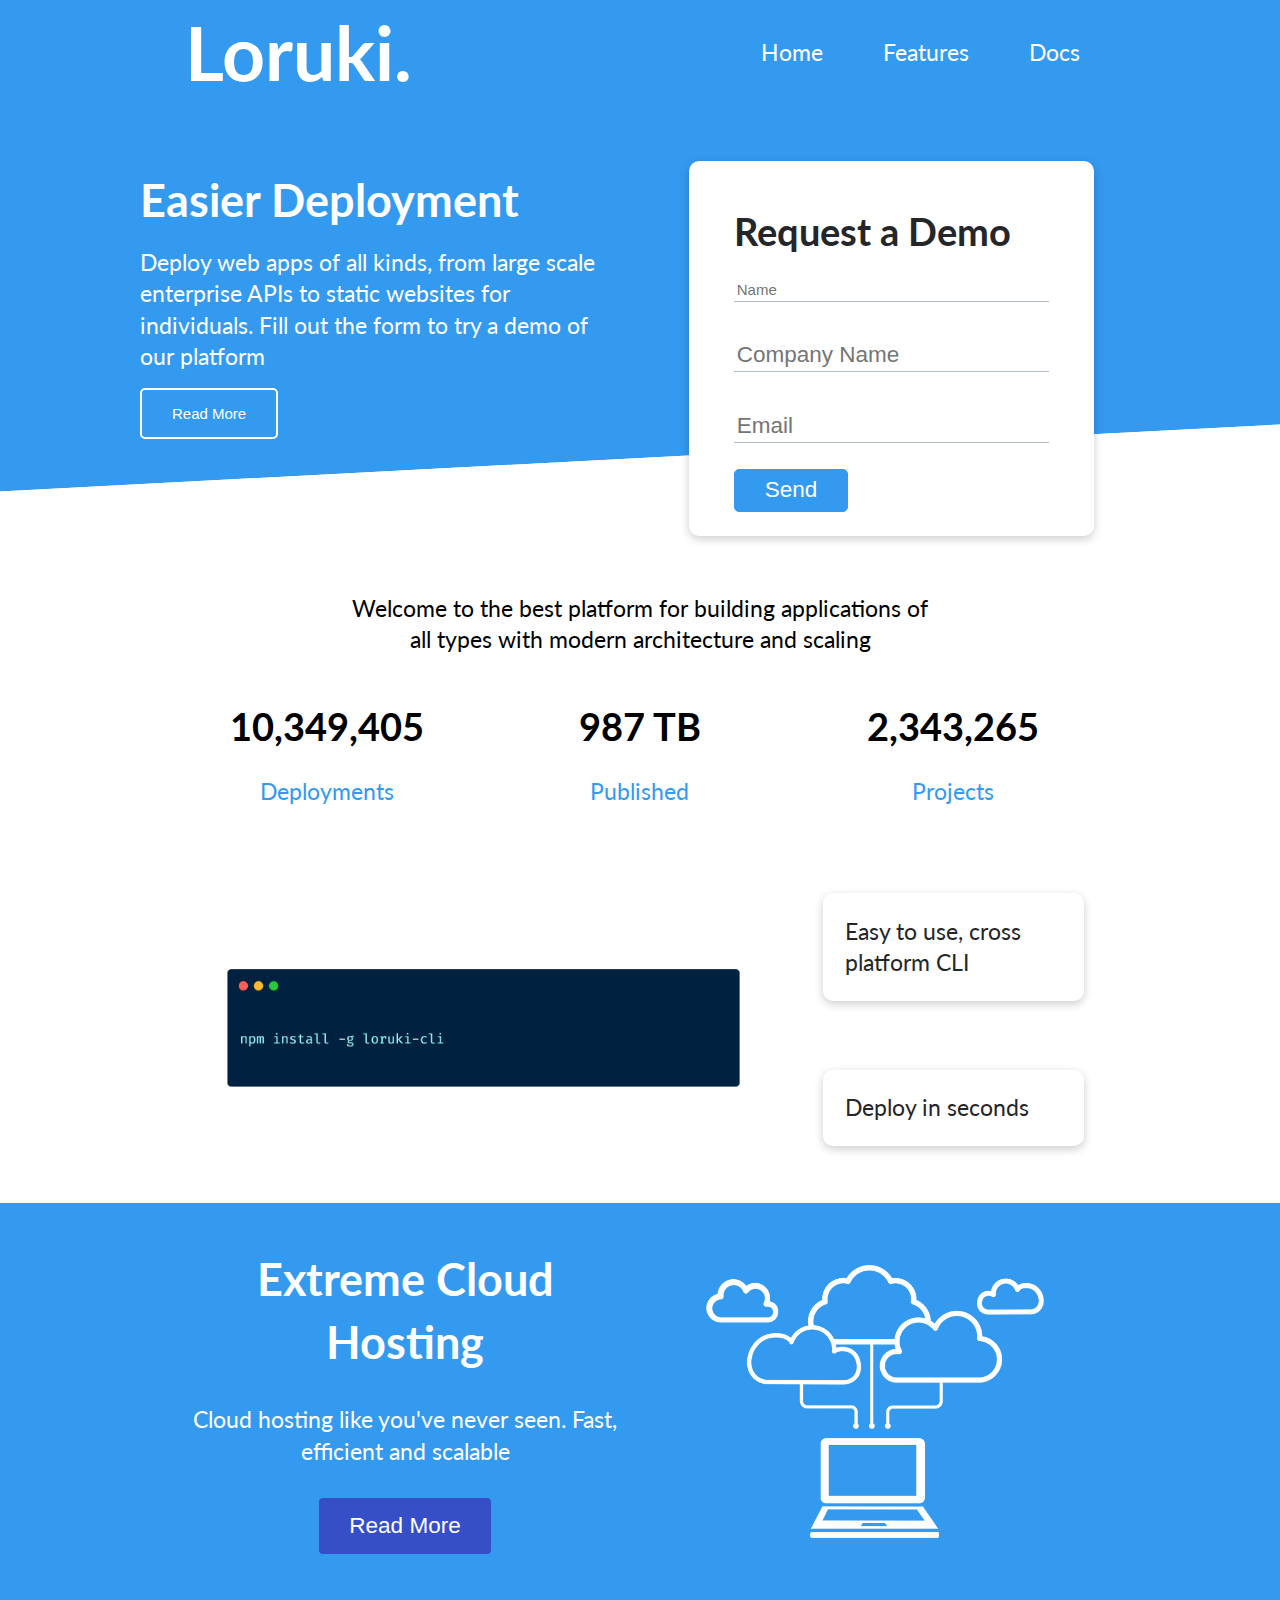
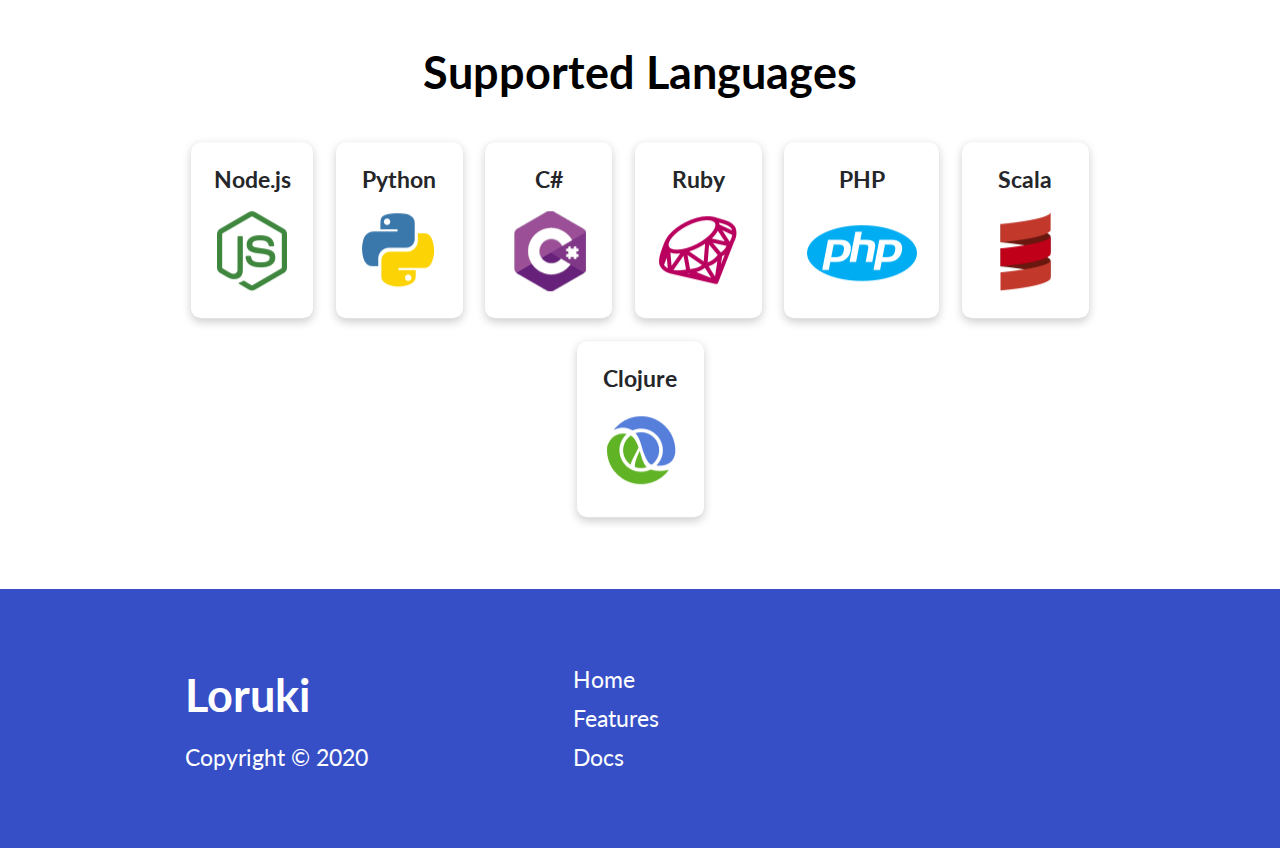
==== index.html @ a4e64163 "hello" ====
<!DOCTYPE html>
<html lang="en">
  <head>
    <meta charset="UTF-8" />
    <meta http-equiv="X-UA-Compatible" content="IE=edge" />
    <meta name="viewport" content="width=device-width, initial-scale=1.0" />
    <title>Loruki</title>
    <link
      rel="stylesheet"
      href="https://cdnjs.cloudflare.com/ajax/libs/font-awesome/5.15.1/css/all.min.css"
      integrity="sha512-+4zCK9k+qNFUR5X+cKL9EIR+ZOhtIloNl9GIKS57V1MyNsYpYcUrUeQc9vNfzsWfV28IaLL3i96P9sdNyeRssA=="
      crossorigin="anonymous"
    />
    <link rel="stylesheet" href="css/styles.css" />
    <link rel="stylesheet" href="css/utilities.css" />
    <link rel="stylesheet" href="css/responsive.css" />
  </head>
  <body>
    <!-- bd main -->
    <section id="main">
      <!-- bd navbar -->
      <section id="navbar">
        <div class="container flex">
          <h1 class="logo">Loruki.</h1>
          <div class="nav-item flex">
            <div class="nav-link"><a href="#" class="text">Home</a></div>
            <div class="nav-link">
              <a href="features.html" class="text">Features</a>
            </div>
            <div class="nav-link">
              <a href="docs.html" class="text">Docs</a>
            </div>
          </div>
        </div>
      </section>
      <!-- kt navbar -->

      <!-- bd showcase -->
      <section id="showcase" class="flex">
        <div class="grid">
          <div class="showcase-info">
            <h2 class="showcase-title">Easier Deployment</h2>
            <p class="showcase-text text">
              Deploy web apps of all kinds, from large scale enterprise APIs to
              static websites for individuals. Fill out the form to try a demo
              of our platform
            </p>
            <button class="btn showcase-btn">Read More</button>
          </div>
          <div class="showcase-form card">
            <form>
              <h3 class="form-title">Request a Demo</h3>
              <input type="text" class="form-input" placeholder="Name" />
              <input
                type="text"
                class="form-input text"
                placeholder="Company Name"
              />
              <input type="email" class="form-input text" placeholder="Email" />
              <button class="btn form-btn text">Send</button>
            </form>
          </div>
        </div>
      </section>
      <!-- kt showcase -->
    </section>
    <!-- kt main -->

    <!-- bd stats -->
    <section id="stats">
      <div class="stats-title text">
        Welcome to the best platform for building applications of all types with
        modern architecture and scaling
      </div>
      <div class="stats-content container grid">
        <div class="stats-item">
          <i class="fas fa-server fa-3x"></i>
          <h3 class="stats-text">10,349,405</h3>
          <div class="stats-text-2 text">Deployments</div>
        </div>
        <div class="stats-item">
          <i class="fas fa-upload fa-3x"></i>
          <h3 class="stats-text">987 TB</h3>
          <div class="stats-text-2 text">Published</div>
        </div>
        <div class="stats-item">
          <i class="fas fa-project-diagram fa-3x"></i>
          <h3 class="stats-text">2,343,265</h3>
          <div class="stats-text-2 text">Projects</div>
        </div>
      </div>
    </section>
    <!-- kt stats -->

    <!-- bd cli -->
    <section id="cli">
      <div class="container grid">
        <img src="images/cli.png" alt="" />
        <div class="cli-text text card">Easy to use, cross platform CLI</div>
        <div class="cli-text text card">Deploy in seconds</div>
      </div>
    </section>
    <!-- kt cli -->

    <!-- bd cloud -->
    <section id="cloud">
      <div class="container grid">
        <div class="cloud-info">
          <h2 class="cloud-title">Extreme Cloud Hosting</h2>
          <div class="cloud-text text">
            Cloud hosting like you've never seen. Fast, efficient and scalable
          </div>
          <button class="btn cloud-btn text">Read More</button>
        </div>
        <img src="images/cloud.png" alt="" class="cloud-img" />
      </div>
    </section>
    <!-- kt cloud -->

    <!-- bd support -->
    <section id="support">
      <div class="container">
        <h2 class="support-title">Supported Languages</h2>
        <div class="support-item flex">
          <div class="support-card card">
            <div class="support-card-title text">Node.js</div>
            <img src="images/logos/node.png" alt="" class="support-card-img" />
          </div>
          <div class="support-card card">
            <div class="support-card-title text">Python</div>
            <img
              src="images/logos/python.png"
              alt=""
              class="support-card-img"
            />
          </div>
          <div class="support-card card">
            <div class="support-card-title text">C#</div>
            <img
              src="images/logos/csharp.png"
              alt=""
              class="support-card-img"
            />
          </div>
          <div class="support-card card">
            <div class="support-card-title text">Ruby</div>
            <img src="images/logos/ruby.png" alt="" class="support-card-img" />
          </div>
          <div class="support-card card">
            <div class="support-card-title text">PHP</div>
            <img src="images/logos/php.png" alt="" class="support-card-img" />
          </div>
          <div class="support-card card">
            <div class="support-card-title text">Scala</div>
            <img src="images/logos/scala.png" alt="" class="support-card-img" />
          </div>
          <div class="support-card card">
            <div class="support-card-title text">Clojure</div>
            <img
              src="images/logos/clojure.png"
              alt=""
              class="support-card-img"
            />
          </div>
        </div>
      </div>
    </section>
    <!-- kt support -->

    <!-- bd footer -->
    <section id="footer">
      <div class="container grid">
        <div class="footer-copy">
          <h2 class="footer-title">Loruki</h2>
          <div class="footer-text text">Copyright &copy; 2020</div>
        </div>
        <div class="footer-link flex">
          <div class="footer-text text">
            <a href="index.html" class="footer-text text">Home</a>
          </div>
          <div class="footer-text text">
            <a href="features.html" class="footer-text text">Features</a>
          </div>
          <div class="footer-text text">
            <a href="docs.html" class="footer-text text">Docs</a>
          </div>
        </div>
        <div class="footer-icon flex">
          <div class="footer-icon-link">
            <a href="#"><i class="fab fa-github fa-2x"></i></a>
          </div>
          <div class="footer-icon-link">
            <a href="#"><i class="fab fa-facebook fa-2x"></i></a>
          </div>
          <div class="footer-icon-link">
            <a href="#"><i class="fab fa-instagram fa-2x"></i></a>
          </div>
          <div class="footer-icon-link">
            <a href="#"><i class="fab fa-twitter fa-2x"></i></a>
          </div>
        </div>
      </div>
    </section>
    <!-- kt footer -->
  </body>
</html>
---- css/styles.css ----
@import url("https://fonts.googleapis.com/css2?family=Lato:wght@300;400;700&family=Poppins:wght@400;500;600;700&display=swap");
:root {
  --blue-: #339af0;
  --dark-: #364fc7;
  --white-: #fff;
  --grey-: #ced4da;
  --black-: #000;
  --pink-: #f783ac;
  --green-: #51cf66;
  --light-blue-: #74c0fc;
  --light-grey-: #242629;
}

* {
  margin: 0;
  padding: 0;
  box-sizing: border-box;
  font-size: 15px;
}

body {
  font-size: 1.4rem;
  font-weight: 400;
  line-height: 1.4;
  font-family: "Lato", sans-serif;
}

/* main */
#main {
  background-color: var(--blue-);
}

/* navbar */
#navbar {
  color: var(--white-);
}

#navbar .container {
  justify-content: space-between;
  overflow: visible;
}

.logo:hover {
  cursor: pointer;
  color: var(--pink-);
}

.nav-item {
  gap: 2rem;
}

.nav-item a {
  color: var(--white-);
}

.nav-link a {
  padding: 1rem;
}

.nav-link:hover a {
  cursor: pointer;
  color: var(--pink-);
  border-bottom: 2px solid var(--pink-);
}

/* showcase */
#showcase {
  color: var(--white-);
  position: relative;
  overflow: visible;
}

#showcase .grid {
  grid-template-columns: 1fr 1fr;
  width: 1000px;
  gap: 5rem;
}

.showcase-title,
.showcase-text {
  margin-bottom: 1rem;
}

.showcase-text {
  font-size: 1.25rem;
}

.showcase-btn {
  background-color: var(--blue-);
  border: 2px solid var(--white-);
  padding: 1rem 2rem;
}

#showcase .card {
  width: 27rem;
  height: 25rem;
  padding: 3rem;
  z-index: 999;
  position: relative;
  top: 3rem;
}

.form-title {
  color: var(--light-grey);
}

.form-input {
  margin: 1.25rem 0;
}

.showcase-form input[type="text"],
.showcase-form input[type="email"] {
  border: 0;
  border-bottom: 1px solid #b4becb;
  width: 100%;
  padding: 3px;
}

.form-btn {
  background-color: var(--blue-);
  border: 1px solid var(--blue-);
  padding: 0.5rem 2rem;
  margin-top: 0.5rem;
}

#showcase::before,
#showcase::after {
  content: "";
  position: absolute;
  height: 8rem;
  bottom: -5rem;
  right: 0;
  left: 0;
  transform: skewY(-3deg);
  background-color: var(--white-);
  overflow: hidden;
}

.showcase-info {
  animation: slideInFromLeft 1s ease-in;
}

.showcase-form {
  position: relative;
  animation: slideInFromRight 1s ease-in;
}

/* Animations */
@keyframes slideInFromLeft {
  0% {
    transform: translateX(-100%);
  }

  100% {
    transform: translateX(0);
  }
}

@keyframes slideInFromRight {
  0% {
    transform: translateX(100%);
  }

  100% {
    transform: translateX(0);
  }
}

@keyframes slideInFromTop {
  0% {
    transform: translateY(-100%);
  }

  100% {
    transform: translateX(0);
  }
}

@keyframes slideInFromBottom {
  0% {
    transform: translateY(100%);
  }

  100% {
    transform: translateX(0);
  }
}

/* stats */
#stats {
  text-align: center;
  z-index: 2;
  padding-top: 5rem;
  margin-bottom: 5rem;
  animation: slideInFromBottom 1s ease-in;
}

.stats-title {
  margin: 1rem auto;
  margin-bottom: 3rem;
  width: 40rem;
}

.stats-content {
  grid-template-columns: repeat(3, 1fr);
  gap: 2rem;
  overflow: visible;
}

.stats-item i {
  scale: 1.25;
  margin-bottom: 0.75rem;
}

.stats-text {
  margin-bottom: 1.5rem;
}

.stats-text-2 {
  color: var(--blue-);
}

/* cli */
#cli .grid {
  grid-template-columns: repeat(3, 1fr);
  grid-template-rows: 1fr 1fr;
  gap: 2rem;
  margin-bottom: 2rem;
}

#cli img {
  width: 100%;
  grid-area: 1/1/3/3;
}

.cli-text {
  padding: 2rem;
}

/* cloud */
#cloud {
  background-color: var(--blue-);
  overflow: visible;
  text-align: center;
  color: var(--white-);
  margin-bottom: 2rem;
}

#cloud .grid {
  grid-template-columns: 1fr 1fr;
  gap: 2rem;
  padding: 3rem;
}

.cloud-title {
  margin-bottom: 2rem;
}

.cloud-text {
  margin-bottom: 2rem;
}

.cloud-btn {
  background-color: var(--dark-);
  border: 1px solid var(--blue-);
  padding: 1rem 2rem;
}

#cloud img {
  width: 100%;
}

/* support */
#support {
  margin-bottom: 4rem;
  text-align: center;
}

#support .container {
  padding: 0.75rem;
}

.support-title {
  margin-bottom: 1rem;
}

.support-item {
  flex-wrap: wrap;
}

.support-card {
  text-align: center;
  cursor: pointer;
  transform: translateY(0.75rem);
  transition: transform 0.2s ease-out;
}

.support-card:hover {
  transform: translateY(-0.75rem);
  transition: transform 0.2s ease-in;
}

.support-card-title {
  font-weight: 700;
  margin-bottom: 1rem;
}

/* footer */
#footer {
  background-color: var(--dark-);
  color: var(--white-);
  padding: 5rem 0;
}

#footer .grid {
  grid-template-columns: repeat(3, 1fr);
  gap: 2rem;
}

.footer-title {
  margin-bottom: 1rem;
}

.footer-title:hover {
  cursor: pointer;
  color: var(--pink-);
}

.footer-link {
  flex-direction: column;
  gap: 0.5rem;
  padding-left: 5rem;
}

.footer-link > *,
.footer-icon-link > * {
  color: var(--white-);
}

.footer-text {
  font-size: 1.5rem;
  color: var(--white-);
  align-self: start;
}

.footer-text:hover a {
  color: var(--pink-);
  font-weight: 700;
}

.footer-icon {
  gap: 1rem;
  scale: 1.2;
}

.fa-github:hover {
  color: var(--black-);
}

.fa-facebook:hover {
  color: var(--blue-);
}

.fa-instagram:hover {
  color: var(--pink-);
}

.fa-twitter:hover {
  color: var(--light-blue);
}

/* bd features.html */
/* bd showcase */
#features-showcase .grid {
  grid-template-columns: 1fr 1fr;
  color: var(--white-);
  margin-bottom: 2rem;
  overflow: visible;
}

.showcase-img {
  margin: 0 auto;
  animation: slideInFromRight 1s ease-in;
}

.showcase-img img {
  width: 250px;
}
/* kt showcase */

/* bd flatform */
#flatform {
  background-color: var(--grey-);
  color: var(--light-grey-);
  padding: 3rem 0;
}

#flatform .grid {
  grid-template-columns: 1fr 1fr;
  gap: 5rem;
}

.flatform-img {
  margin: 0 auto;
}

.flatform-img img {
  width: 250px;
}
/* kt fleatform */

/* bd features */
#features .grid {
  grid-template-columns: repeat(3, 1fr);
  grid-template-rows: repeat(3, 1fr);
  gap: 2rem;
  margin: 2rem 0;
  padding: 1rem 0;
}

#features .grid > *:first-child {
  grid-column: 1/-1;
}

#features .grid > *:nth-child(2) {
  grid-column: 1/3;
}

#features .card {
  padding: 2rem;
  gap: 2rem;
  height: 100%;
}
/* kt features */
/* kt features.html */

/* bd docs.html */
#docs-main .container {
  grid-template-columns: auto 1fr;
  align-items: flex-start;
  gap: 3rem;
  margin: 2rem 0;
}

/* bd docs-content */
#docs-main .docs-content {
  justify-content: flex-start;
  gap: 2rem;
}

.docs-desc {
  padding: 0.5rem 0;
  border-bottom: 1px solid var(--light-grey-);
}

.docs-desc > a {
  color: var(--light-grey-);
}

.docs-desc:hover > a {
  color: var(--blue-);
  font-weight: 700;
}
/* kt docs-content */

/* bd docs-introduction */
.docs-title {
  margin: 1rem 0;
}

.docs-alert {
  margin: 1rem 0;
  padding: 1rem;
  background-color: var(--green-);
  color: var(--white-);
}

.docs-alert i {
  scale: 1.2;
  margin-right: 0.5rem;
}

#docs-main .text {
  font-size: 1.2rem;
  margin-bottom: 1rem;
}

.docs-btn {
  width: fit-content;
  padding: 1rem 2rem;
  background-color: var(--blue-);
  border: 1px solid var(--white-);
}

.docs-code {
  background-color: var(--black-);
  color: var(--white-);
  padding: 1rem;
  padding-left: 1.5rem;
  margin-bottom: 1rem;
}
/* kt docs-introduction */
/* kt docs.html */
---- css/utilities.css ----
h1 {
  font-size: 5rem;
}

h2 {
  font-size: 3rem;
}

h3 {
  font-size: 2.5rem;
}

.text {
  font-size: 1.5rem;
}

a {
  text-decoration: none;
}

input:focus {
  outline: none;
}

.container {
  max-width: 1000px;
  margin: 0 auto;
  overflow: auto;
  padding: 0 3rem;
}

.flex {
  display: flex;
  justify-content: center;
  align-items: center;
}

.grid {
  display: grid;
  justify-content: center;
  align-items: center;
}

.btn {
  display: inline-block;
  cursor: pointer;
  border-radius: 5px;
  color: var(--white-);
}

.btn:hover {
  opacity: 0.7;
}

.card {
  background-color: var(--white-);
  color: var(--light-grey-);
  border-radius: 10px;
  box-shadow: 0 3px 10px rgba(0, 0, 0, 0.2);
  padding: 1.5rem;
  margin: 0.75rem;
}
---- css/responsive.css ----
/* tablet */
@media (max-width: 768px) {
  html {
    font-size: 11px;
  }

  body {
    font-size: 2rem;
  }

  #navbar {
    overflow: hidden;
  }
  /* bd tablet index.html */
  #showcase .grid {
    grid-template-columns: 500px;
    align-items: center;
    justify-content: center;
    text-align: center;
    gap: 0;
  }

  #showcase .showcase-form {
    justify-self: center;
    text-align: left;
    height: 32rem;
    width: 400px;
  }

  #showcase .form-title {
    margin-bottom: 2rem;
  }

  #showcase .btn {
    margin-top: 2rem;
  }

  .showcase-info {
    animation: slideInFromTop 1s ease-in;
  }

  .showcase-form {
    animation: slideInFromBottom 1s ease-in;
  }

  .logo {
    animation: slideInFromLeft 1s ease-in;
  }

  .nav-item {
    animation: slideInFromRight 1s ease-in;
  }
  /* kt tablet index.html */

  /* bd tablet features.html */
  #features-showcase .container,
  #flatform .container,
  #features .container {
    grid-template-columns: 1fr;
    text-align: center;
  }

  #features .container > :nth-child(2) {
    grid-column: 1;
  }

  .features-item {
    justify-content: flex-start;
  }

  .showcase-img,
  #flatform .container {
    animation: slideInFromBottom 1s ease-in;
  }
  /* kt tablet features.html */
}

@media (max-width: 500px) {
  #navbar .container {
    flex-direction: column;
    width: 200px;
    margin-bottom: 3rem;
  }

  .nav-item {
    background-color: var(--dark-);
    gap: 0;
  }

  .nav-link {
    padding: 1rem 1.5rem;
  }

  .nav-link:hover {
    background-color: var(--white-);
  }

  /* bd mobile index.html */
  #showcase .grid {
    grid-template-columns: 400px !important;
    padding: 0;
  }

  #stats .container {
    display: flex;
    flex-direction: column;
    gap: 3rem;
  }

  #cli {
    grid-template-columns: 1fr;
  }

  #cli img {
    grid-column: 1;
    grid-row: 1;
  }

  #cloud .container {
    grid-template-columns: 1fr;
  }

  .support-card {
    margin-bottom: 2rem;
  }

  #footer .container {
    display: flex;
    flex-direction: column;
    align-items: flex-start;
    overflow: visible;
  }

  .footer-link {
    padding-left: 0;
  }

  .footer-icon {
    margin-left: 3rem;
  }
  /* kt mobile index.html */

  /* bd mobile features.html */
  .showcase-info {
    animation: slideInFromLeft 1s ease-in;
  }

  .showcase-img {
    animation: slideInFromRight 1s ease-in;
  }

  #flatform .container {
    animation: none;
  }
  /* kt mobile features.html */

  /* bd mobile docs.html */
  #docs-main .container {
    grid-template-columns: 1fr;
  }

  .docs-essentials {
    width: 350px;
  }

  #docs-main .text {
    font-size: 1.5rem;
  }
  /* kt mobile docs.html */
}
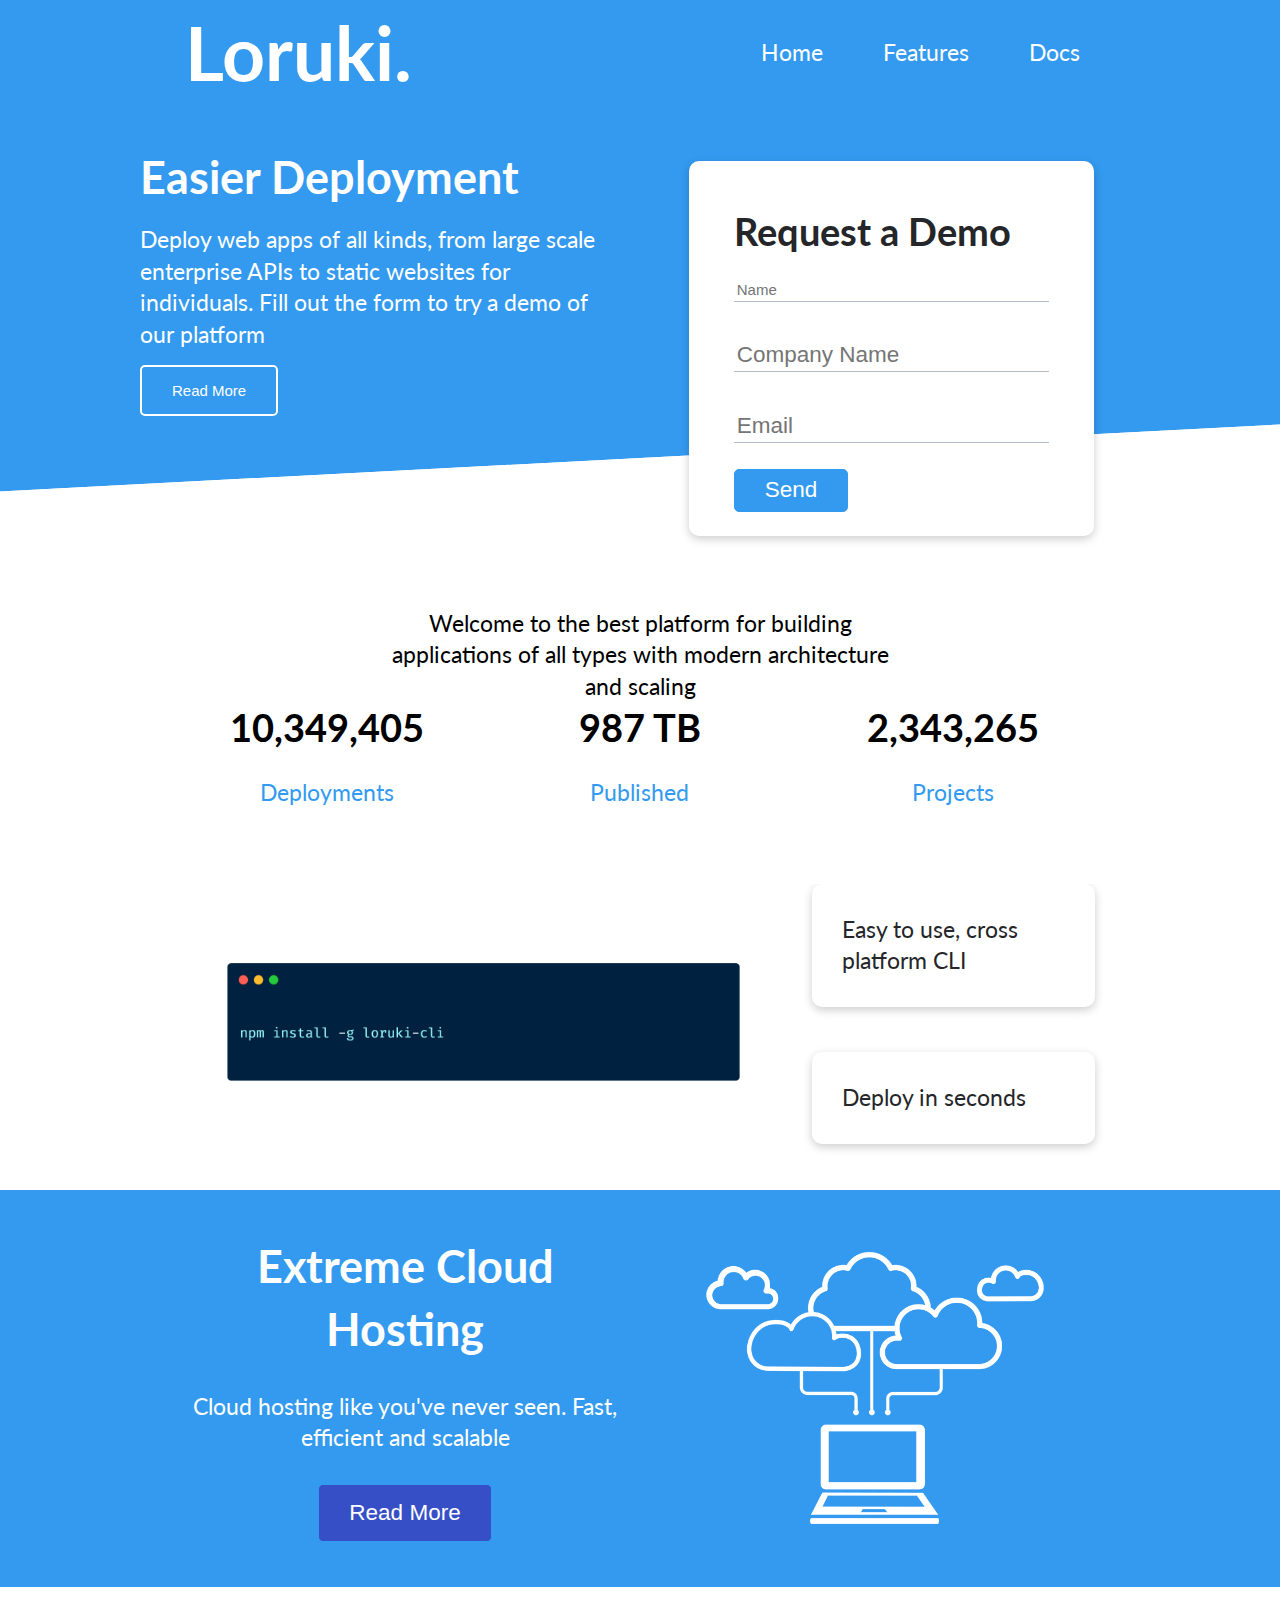
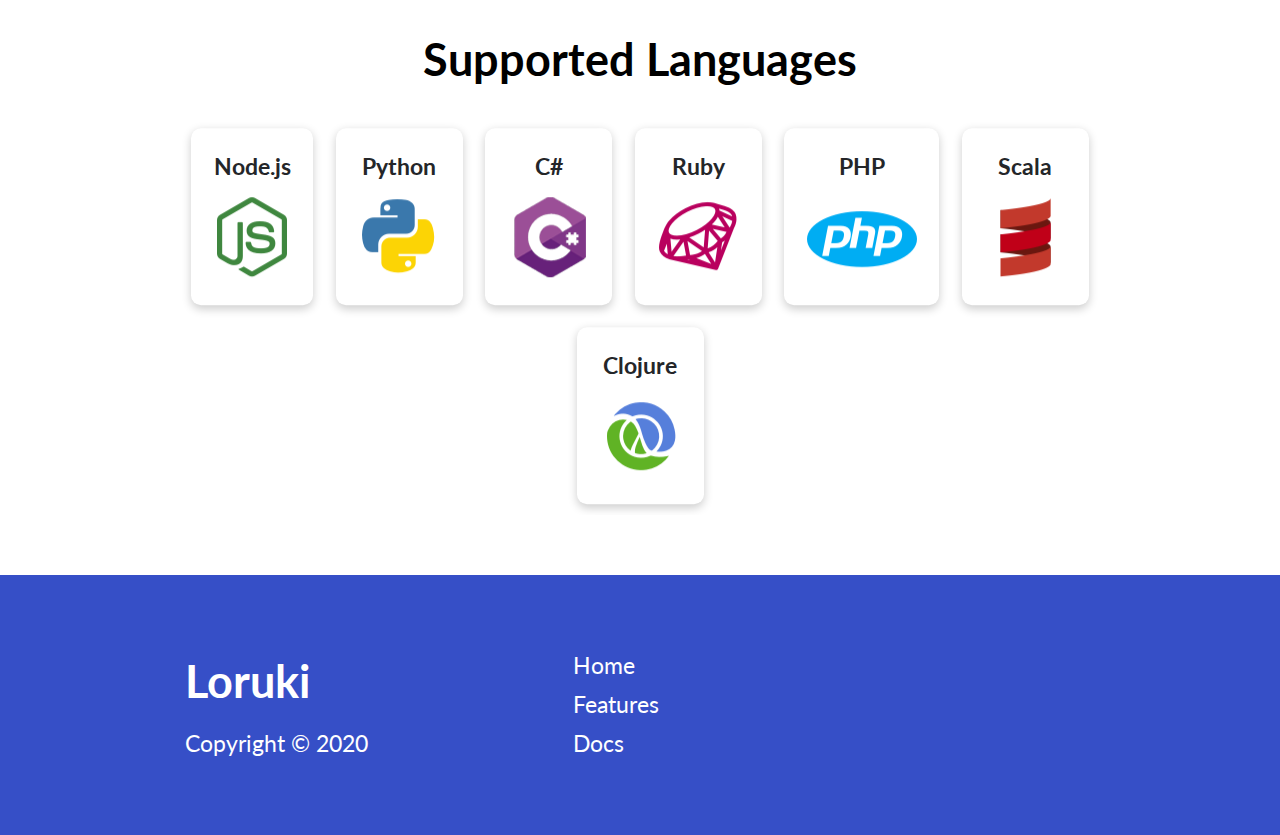
==== commit 8f9d313a: "1" ====
--- a/index.html
+++ b/index.html
@@ -68,7 +68,7 @@
 
     <!-- bd stats -->
     <section id="stats">
-      <div class="stats-title text">
+      <div class="stats-title container text">
         Welcome to the best platform for building applications of all types with
         modern architecture and scaling
       </div>
--- a/css/styles.css
+++ b/css/styles.css
@@ -76,6 +76,10 @@
   gap: 5rem;
 }
 
+.showcase-info {
+  margin-bottom: 3rem;
+}
+
 .showcase-title,
 .showcase-text {
   margin-bottom: 1rem;
@@ -190,14 +194,13 @@
 #stats {
   text-align: center;
   z-index: 2;
-  padding-top: 5rem;
+  padding-top: 7rem;
   margin-bottom: 5rem;
   animation: slideInFromBottom 1s ease-in;
 }
 
 .stats-title {
-  margin: 1rem auto;
-  margin-bottom: 3rem;
+  margin: 2rem auto;
   width: 40rem;
 }
 
@@ -205,10 +208,10 @@
   grid-template-columns: repeat(3, 1fr);
   gap: 2rem;
   overflow: visible;
+  padding-top: 2rem;
 }
 
 .stats-item i {
-  scale: 1.25;
   margin-bottom: 0.75rem;
 }
 
@@ -233,8 +236,9 @@
   grid-area: 1/1/3/3;
 }
 
-.cli-text {
+#cli .cli-text {
   padding: 2rem;
+  margin: 0;
 }
 
 /* cloud */
--- a/css/responsive.css
+++ b/css/responsive.css
@@ -97,7 +97,6 @@
 
   /* bd mobile index.html */
   #showcase .grid {
-    grid-template-columns: 400px !important;
     padding: 0;
   }
 
@@ -159,10 +158,6 @@
     grid-template-columns: 1fr;
   }
 
-  .docs-essentials {
-    width: 350px;
-  }
-
   #docs-main .text {
     font-size: 1.5rem;
   }
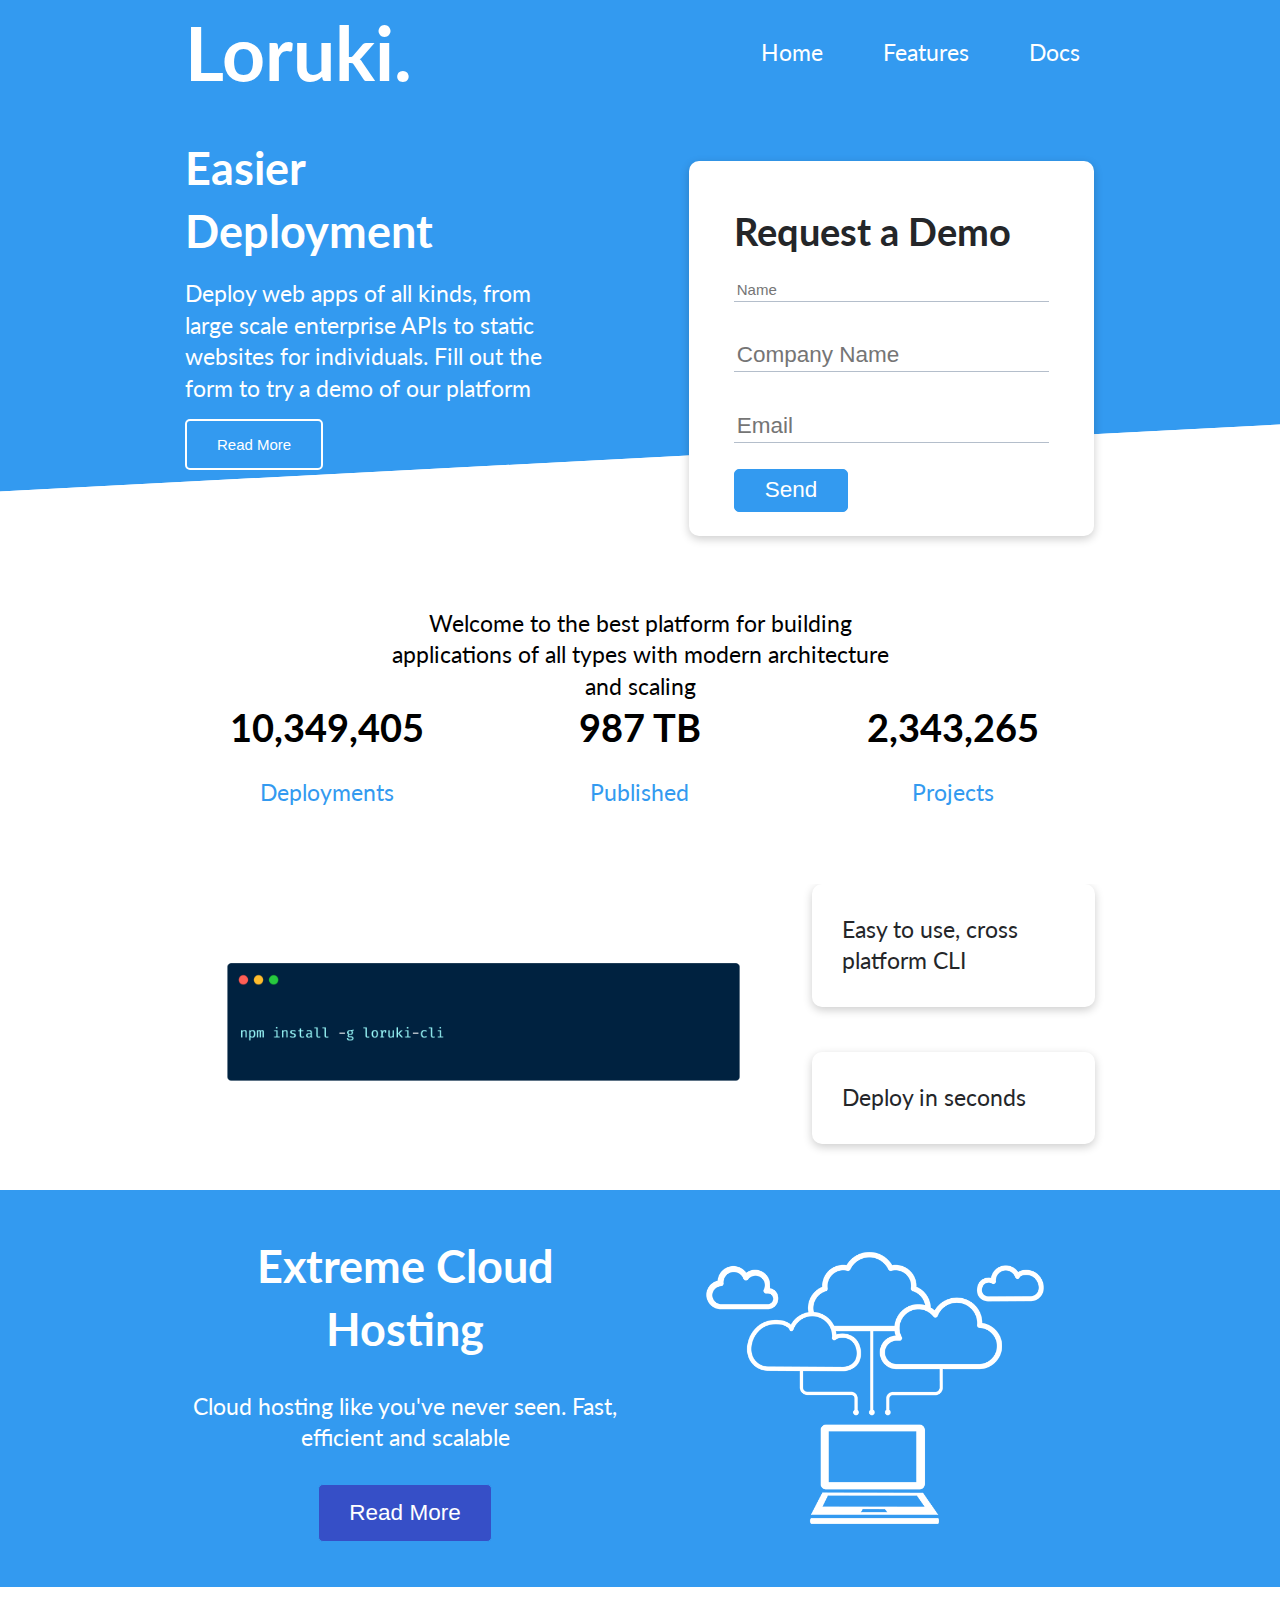
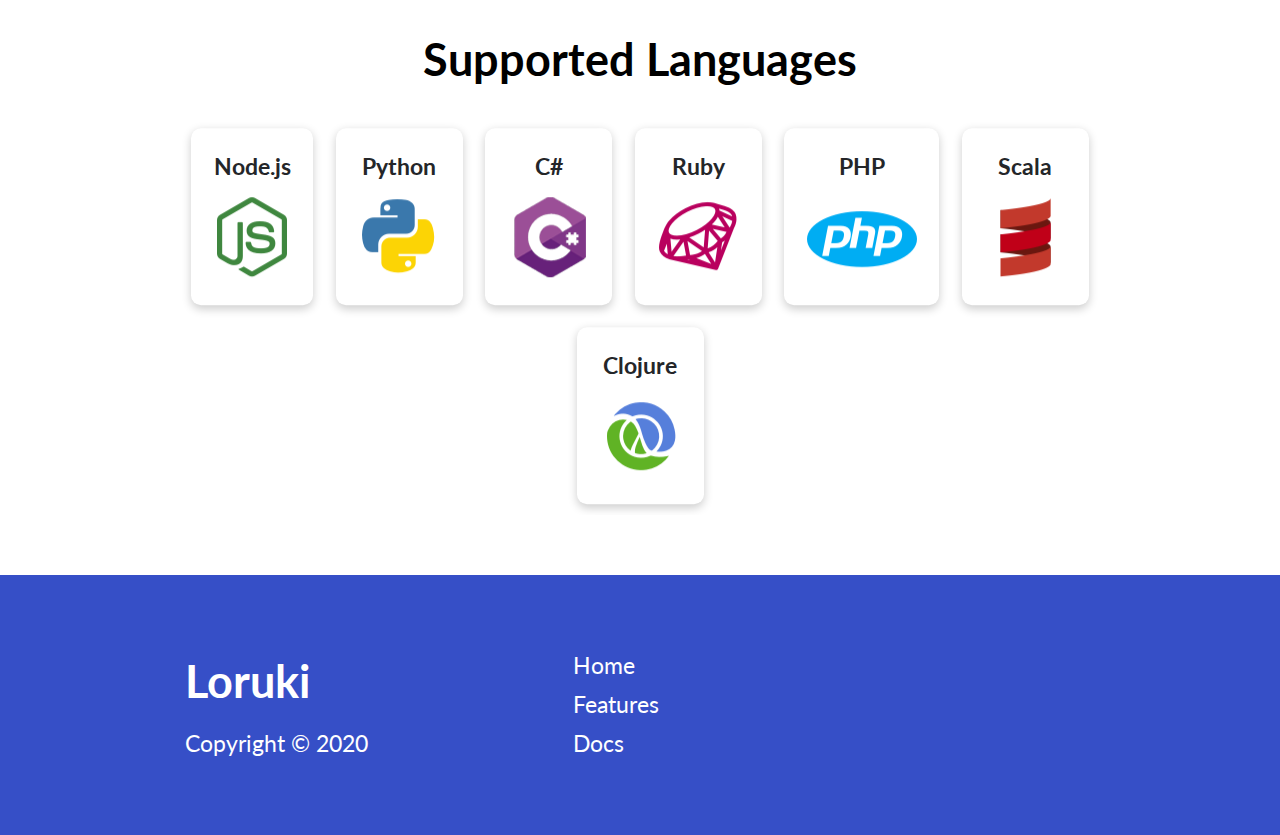
==== commit d704304d: "update" ====
--- a/index.html
+++ b/index.html
@@ -38,7 +38,7 @@
       <!-- bd showcase -->
       <section id="showcase" class="flex">
         <div class="grid">
-          <div class="showcase-info">
+          <div class="showcase-info container">
             <h2 class="showcase-title">Easier Deployment</h2>
             <p class="showcase-text text">
               Deploy web apps of all kinds, from large scale enterprise APIs to
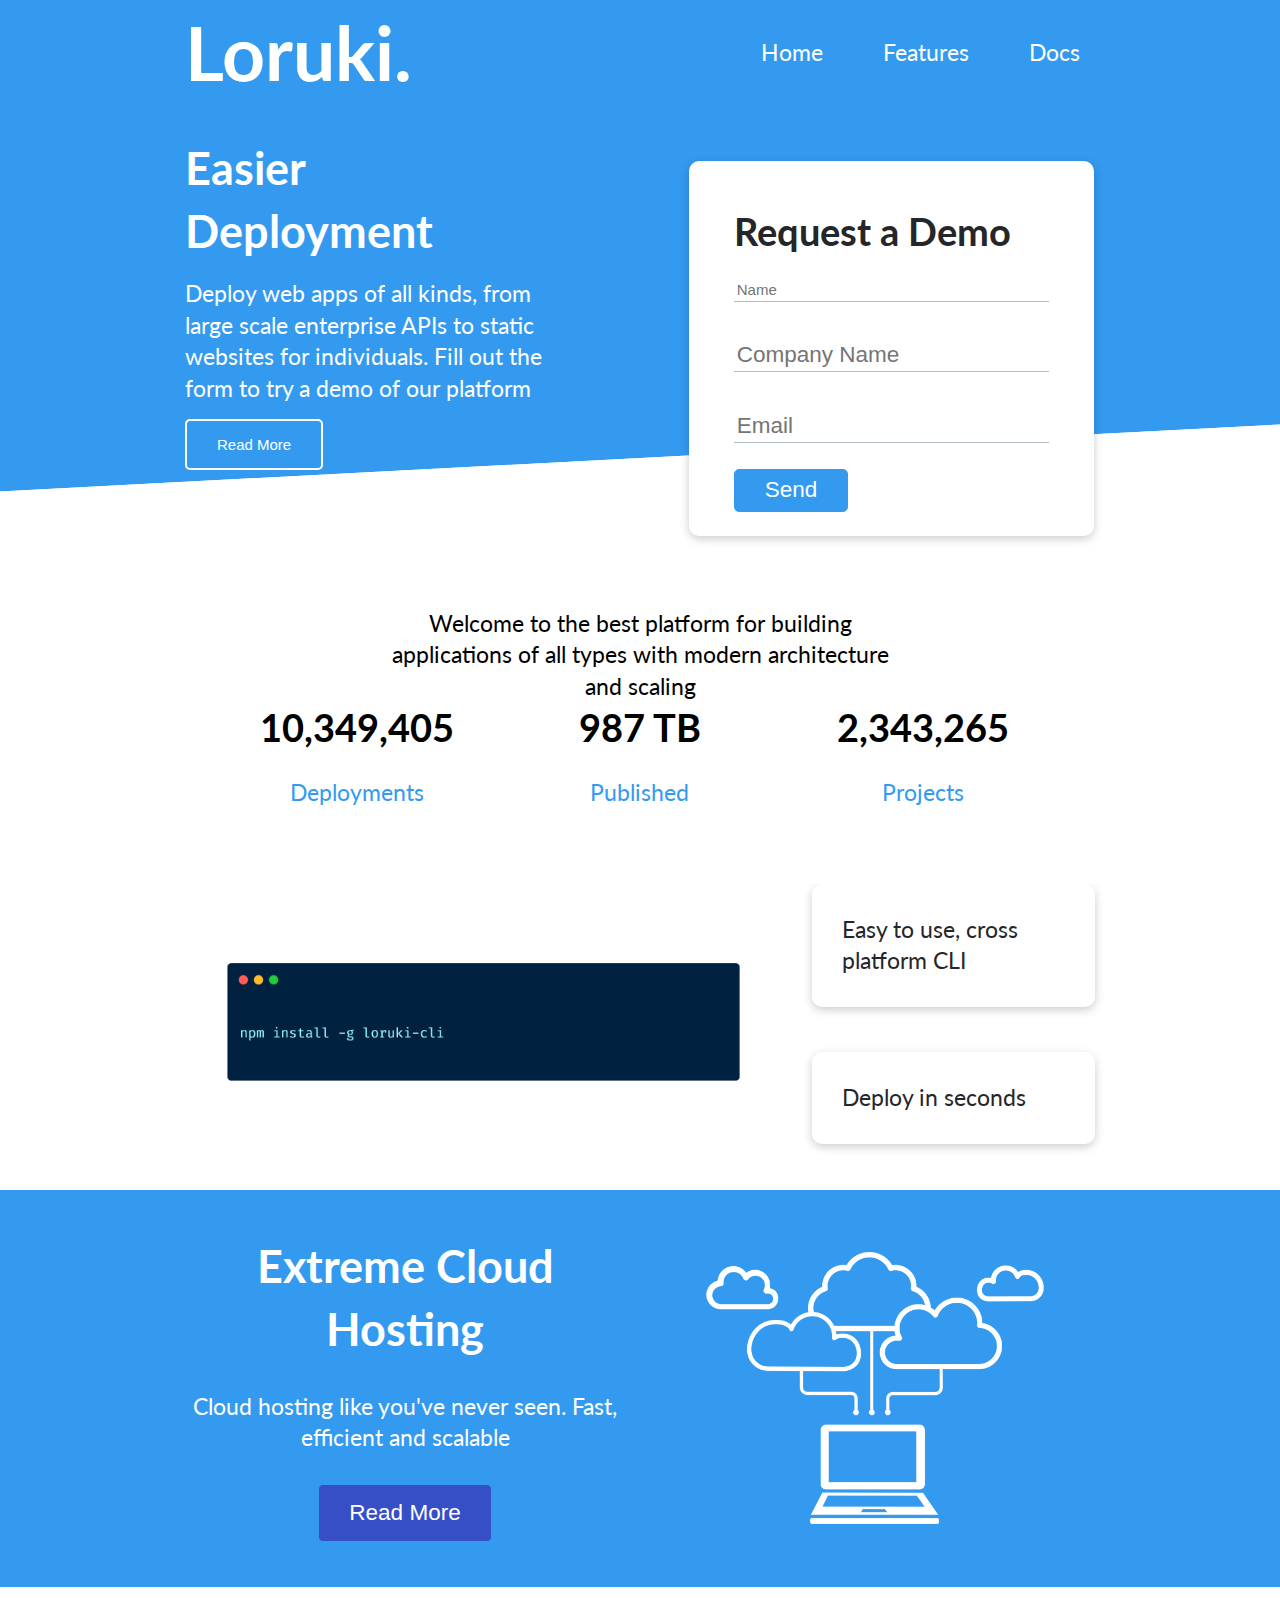
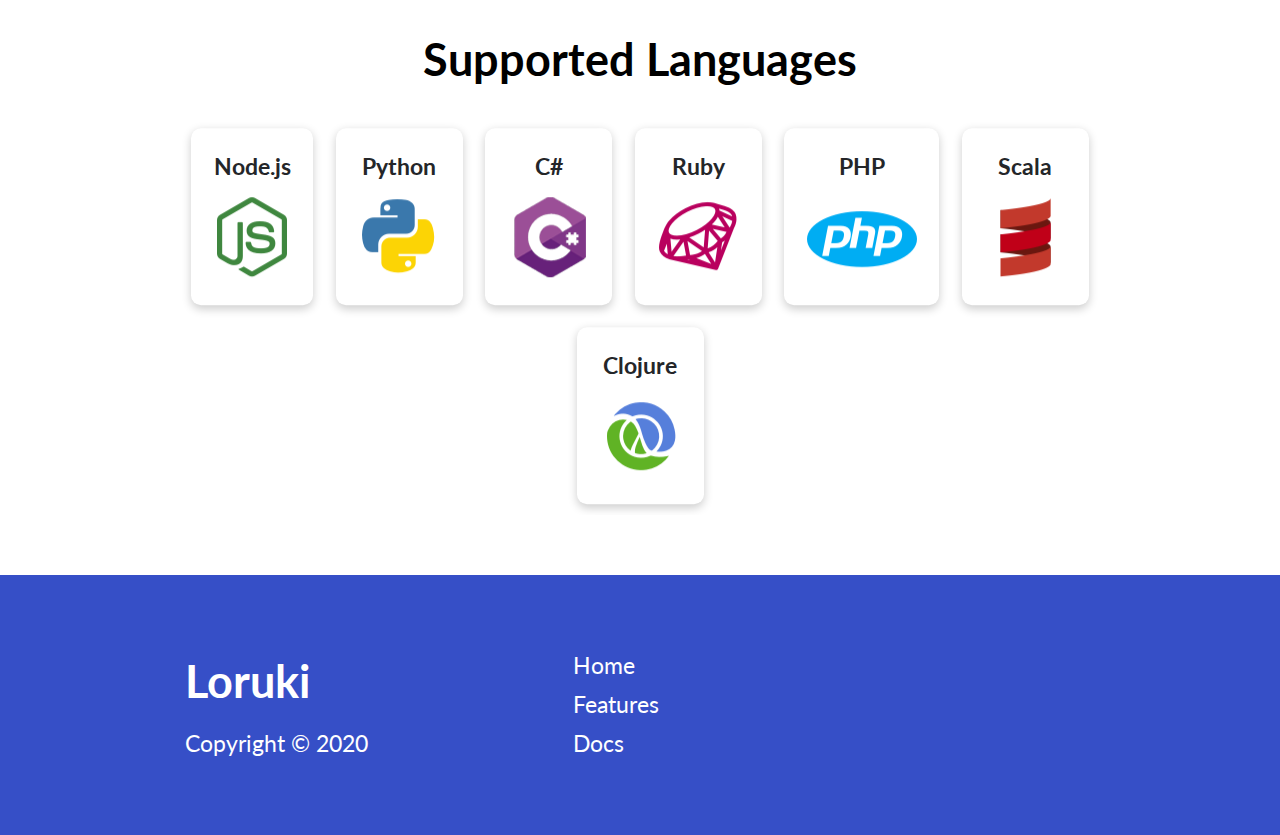
==== commit 710aac37: "u" ====
--- a/index.html
+++ b/index.html
@@ -68,25 +68,27 @@
 
     <!-- bd stats -->
     <section id="stats">
-      <div class="stats-title container text">
-        Welcome to the best platform for building applications of all types with
-        modern architecture and scaling
-      </div>
-      <div class="stats-content container grid">
-        <div class="stats-item">
-          <i class="fas fa-server fa-3x"></i>
-          <h3 class="stats-text">10,349,405</h3>
-          <div class="stats-text-2 text">Deployments</div>
-        </div>
-        <div class="stats-item">
-          <i class="fas fa-upload fa-3x"></i>
-          <h3 class="stats-text">987 TB</h3>
-          <div class="stats-text-2 text">Published</div>
-        </div>
-        <div class="stats-item">
-          <i class="fas fa-project-diagram fa-3x"></i>
-          <h3 class="stats-text">2,343,265</h3>
-          <div class="stats-text-2 text">Projects</div>
+      <div class="container">
+        <div class="stats-title container text">
+          Welcome to the best platform for building applications of all types
+          with modern architecture and scaling
+        </div>
+        <div class="stats-content container grid">
+          <div class="stats-item">
+            <i class="fas fa-server fa-3x"></i>
+            <h3 class="stats-text">10,349,405</h3>
+            <div class="stats-text-2 text">Deployments</div>
+          </div>
+          <div class="stats-item">
+            <i class="fas fa-upload fa-3x"></i>
+            <h3 class="stats-text">987 TB</h3>
+            <div class="stats-text-2 text">Published</div>
+          </div>
+          <div class="stats-item">
+            <i class="fas fa-project-diagram fa-3x"></i>
+            <h3 class="stats-text">2,343,265</h3>
+            <div class="stats-text-2 text">Projects</div>
+          </div>
         </div>
       </div>
     </section>
--- a/css/responsive.css
+++ b/css/responsive.css
@@ -13,7 +13,7 @@
   }
   /* bd tablet index.html */
   #showcase .grid {
-    grid-template-columns: 500px;
+    grid-template-columns: 1fr;
     align-items: center;
     justify-content: center;
     text-align: center;
@@ -100,14 +100,26 @@
     padding: 0;
   }
 
-  #stats .container {
+  .showcase-info {
+    display: flex;
+    flex-direction: column;
+  }
+
+  #stats > *:first-child {
     display: flex;
     flex-direction: column;
     gap: 3rem;
+    padding: 0;
   }
 
-  #cli {
+  .stats-content {
+    display: flex;
+    flex-direction: column;
+  }
+
+  #cli .container {
     grid-template-columns: 1fr;
+    padding: 2rem;
   }
 
   #cli img {
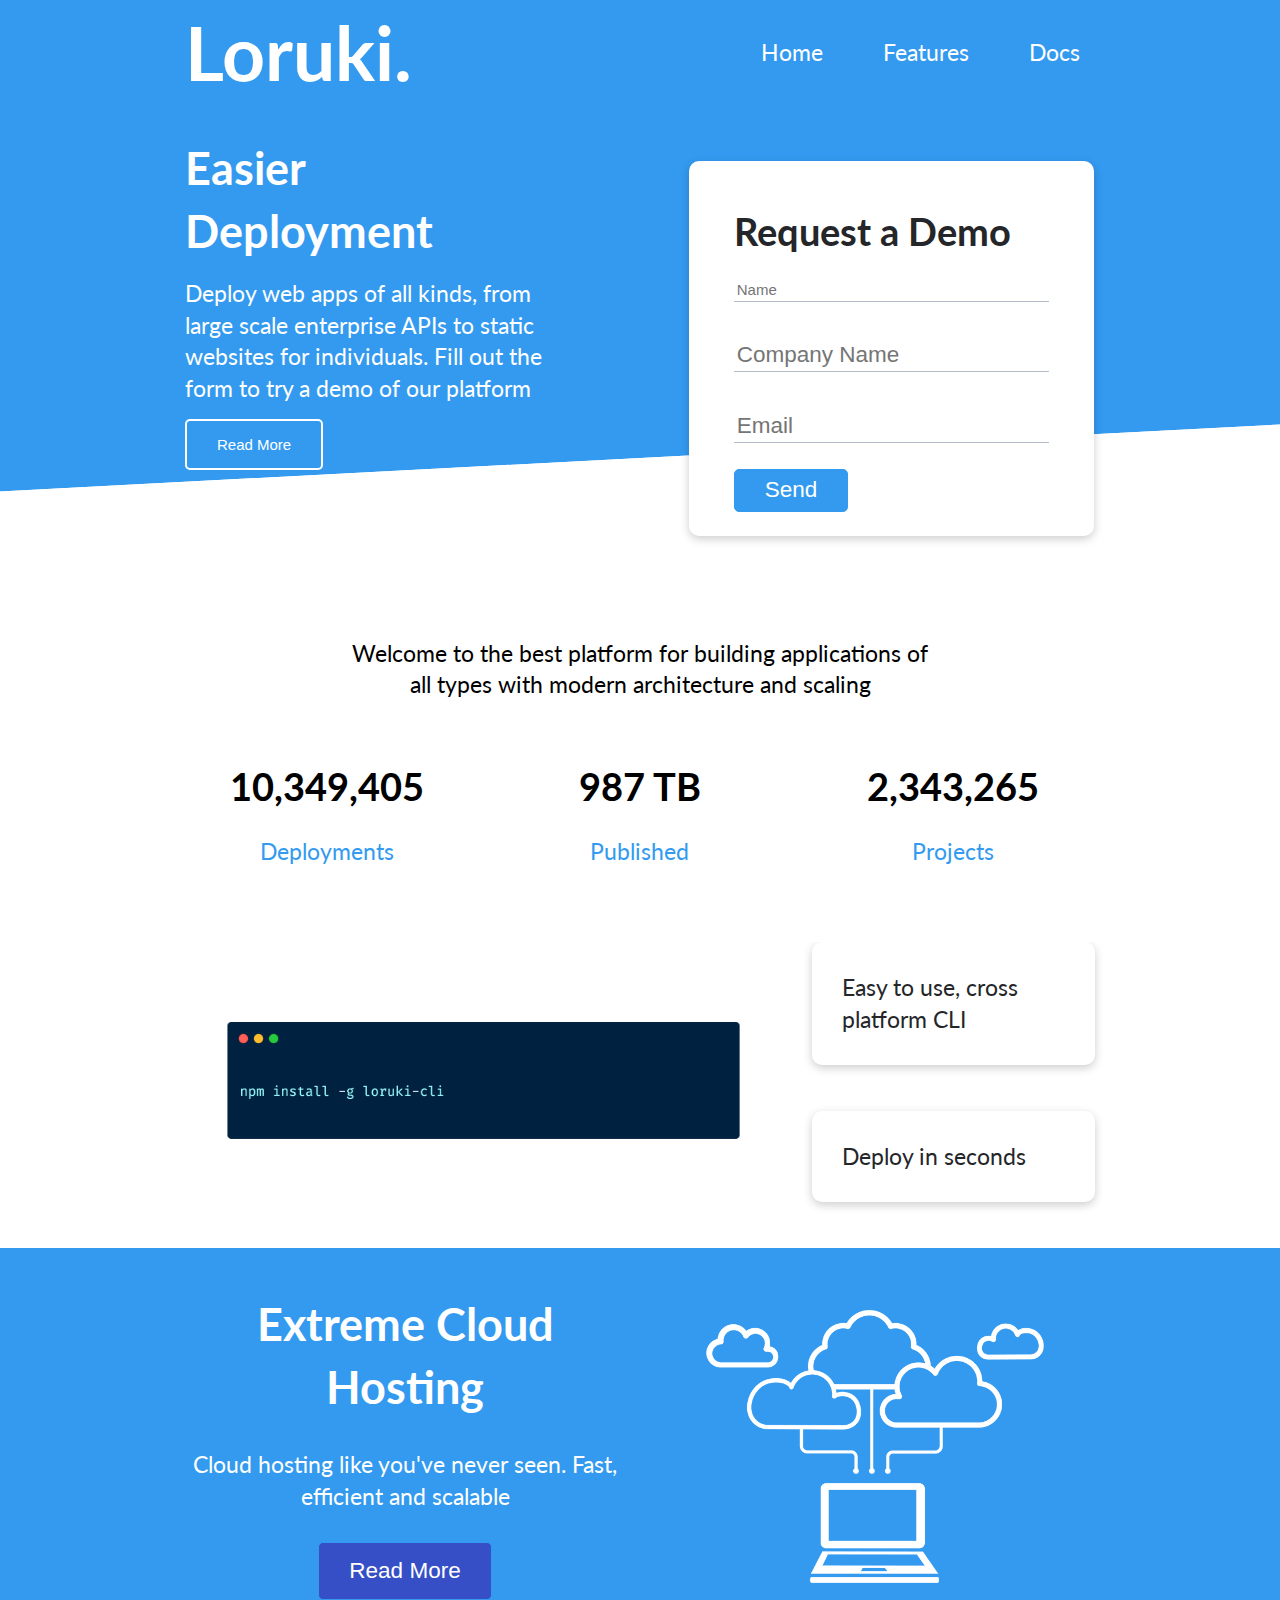
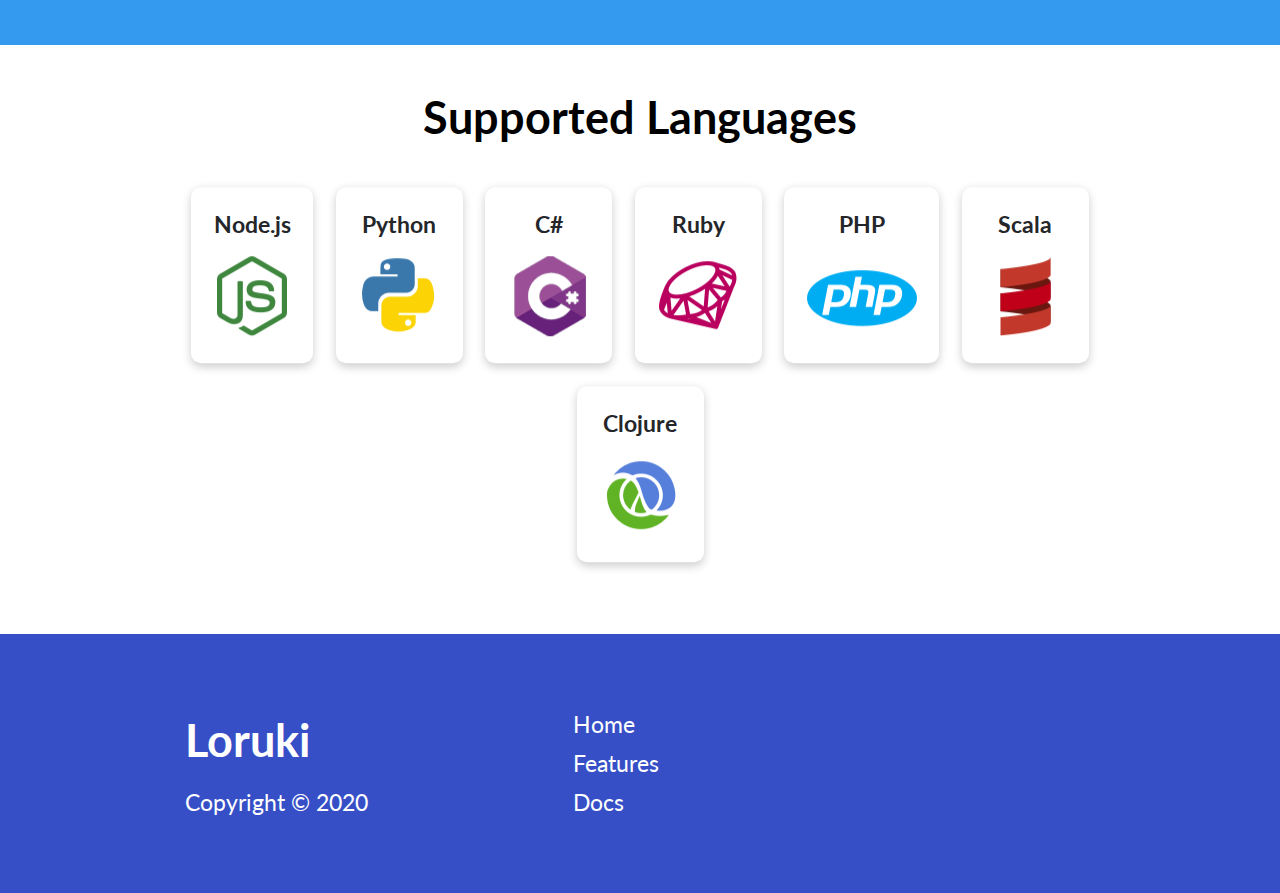
==== commit 7d96923b: "u" ====
--- a/index.html
+++ b/index.html
@@ -69,11 +69,11 @@
     <!-- bd stats -->
     <section id="stats">
       <div class="container">
-        <div class="stats-title container text">
+        <div class="stats-title text">
           Welcome to the best platform for building applications of all types
           with modern architecture and scaling
         </div>
-        <div class="stats-content container grid">
+        <div class="stats-content grid">
           <div class="stats-item">
             <i class="fas fa-server fa-3x"></i>
             <h3 class="stats-text">10,349,405</h3>
--- a/css/responsive.css
+++ b/css/responsive.css
@@ -105,16 +105,16 @@
     flex-direction: column;
   }
 
-  #stats > *:first-child {
+  #stats .container {
     display: flex;
     flex-direction: column;
-    gap: 3rem;
     padding: 0;
   }
 
   .stats-content {
     display: flex;
     flex-direction: column;
+    gap: 3rem;
   }
 
   #cli .container {
